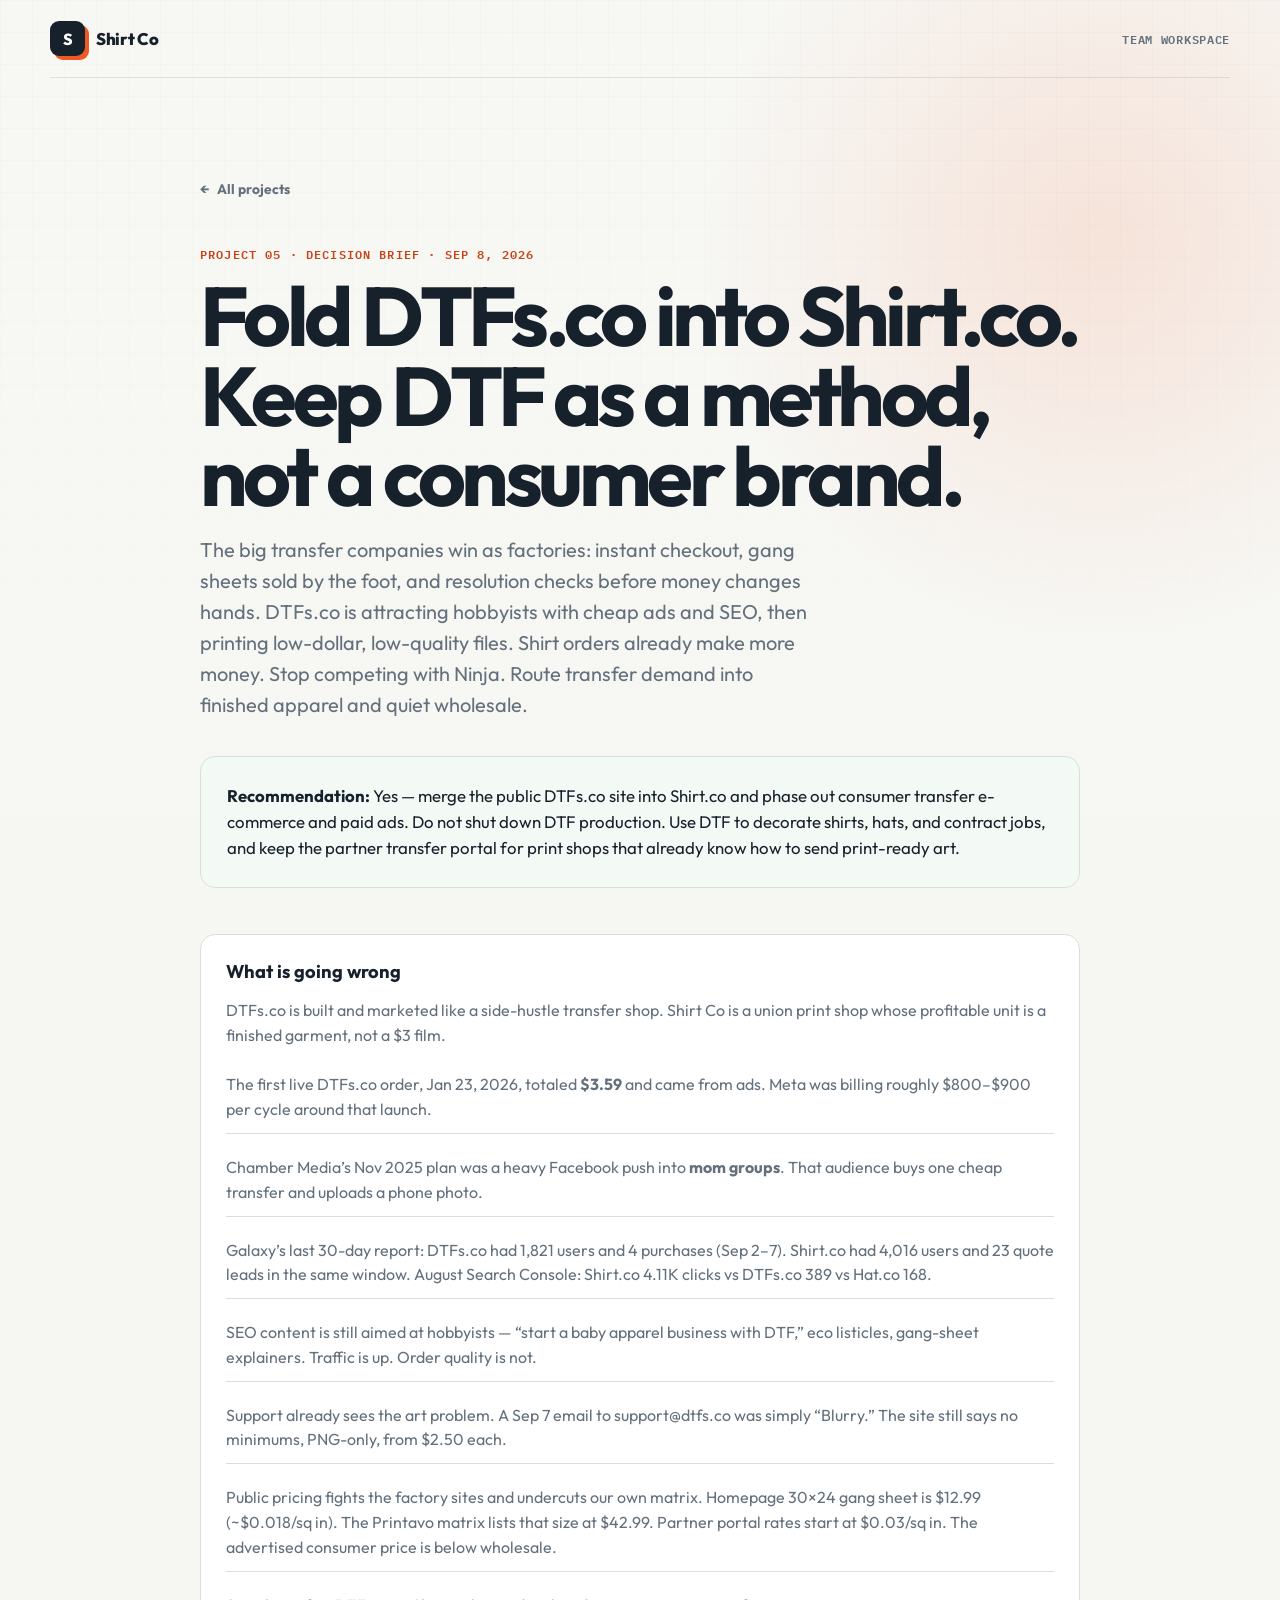
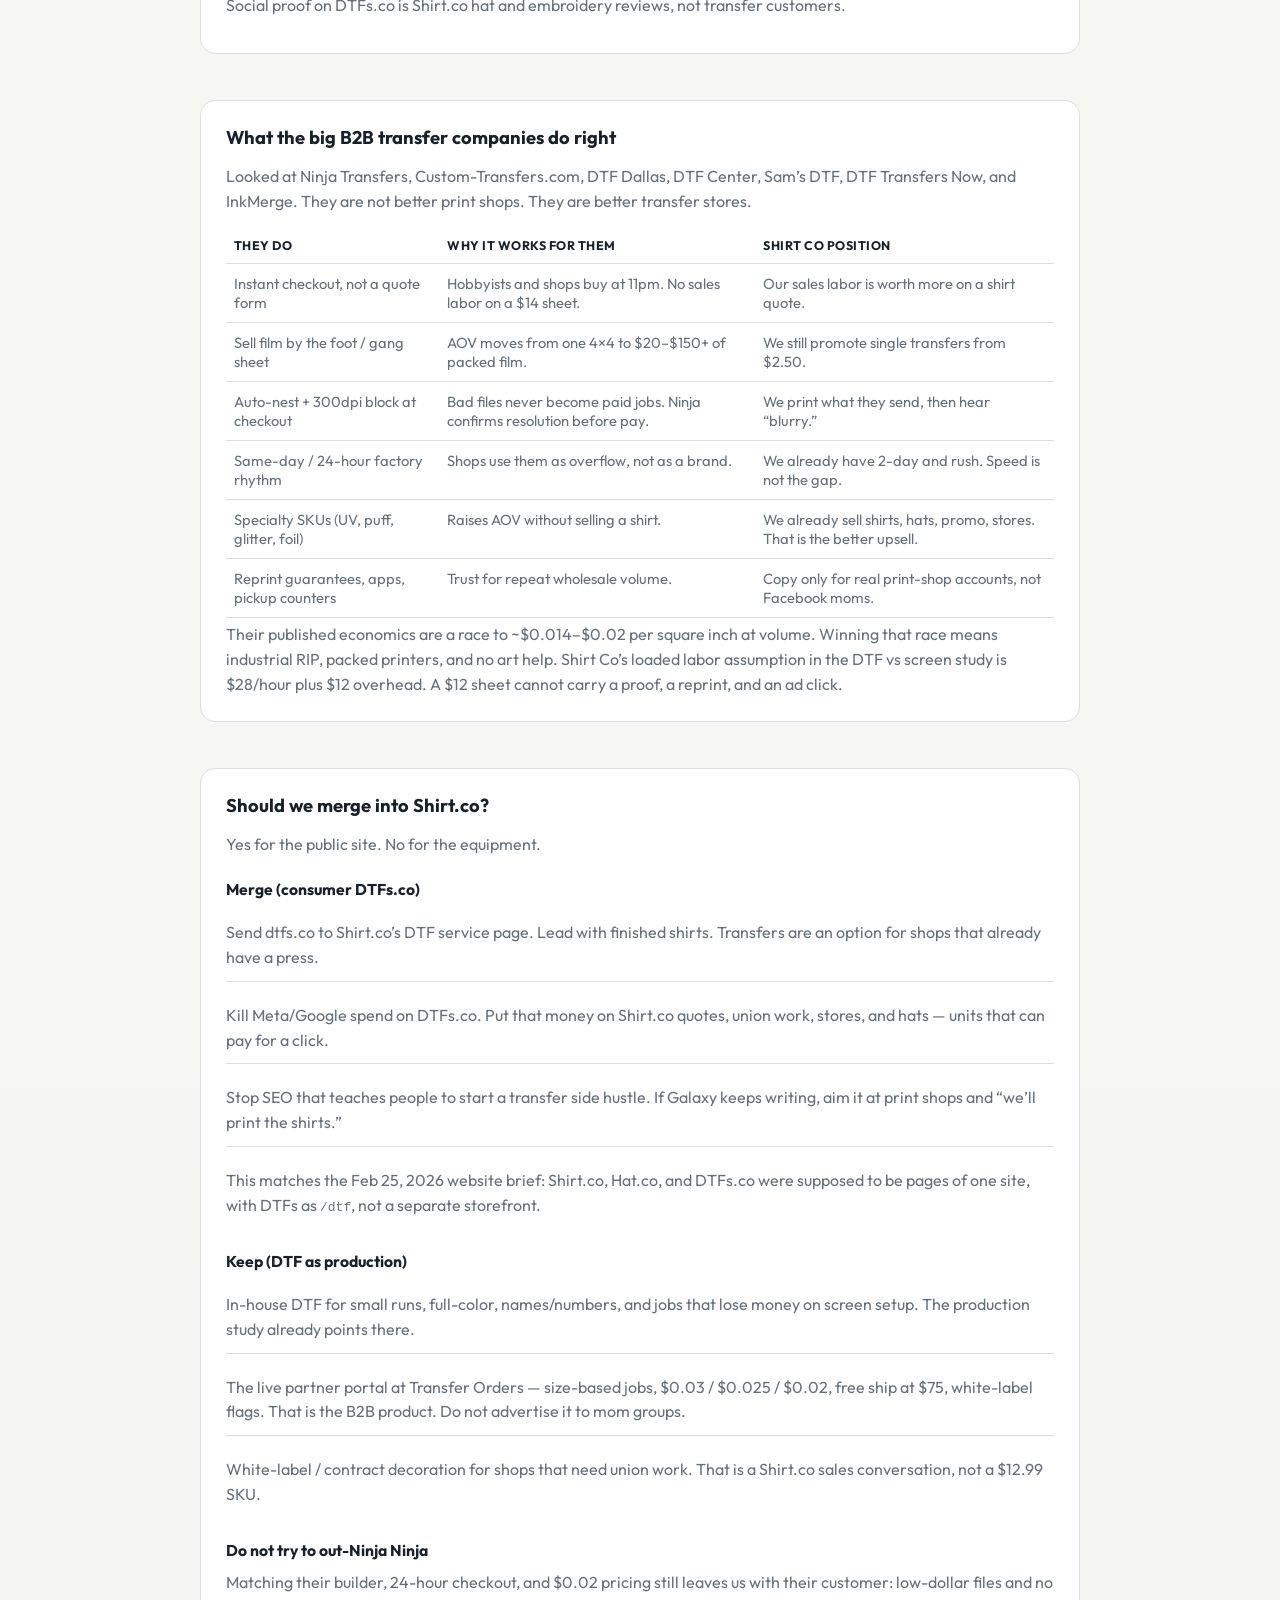
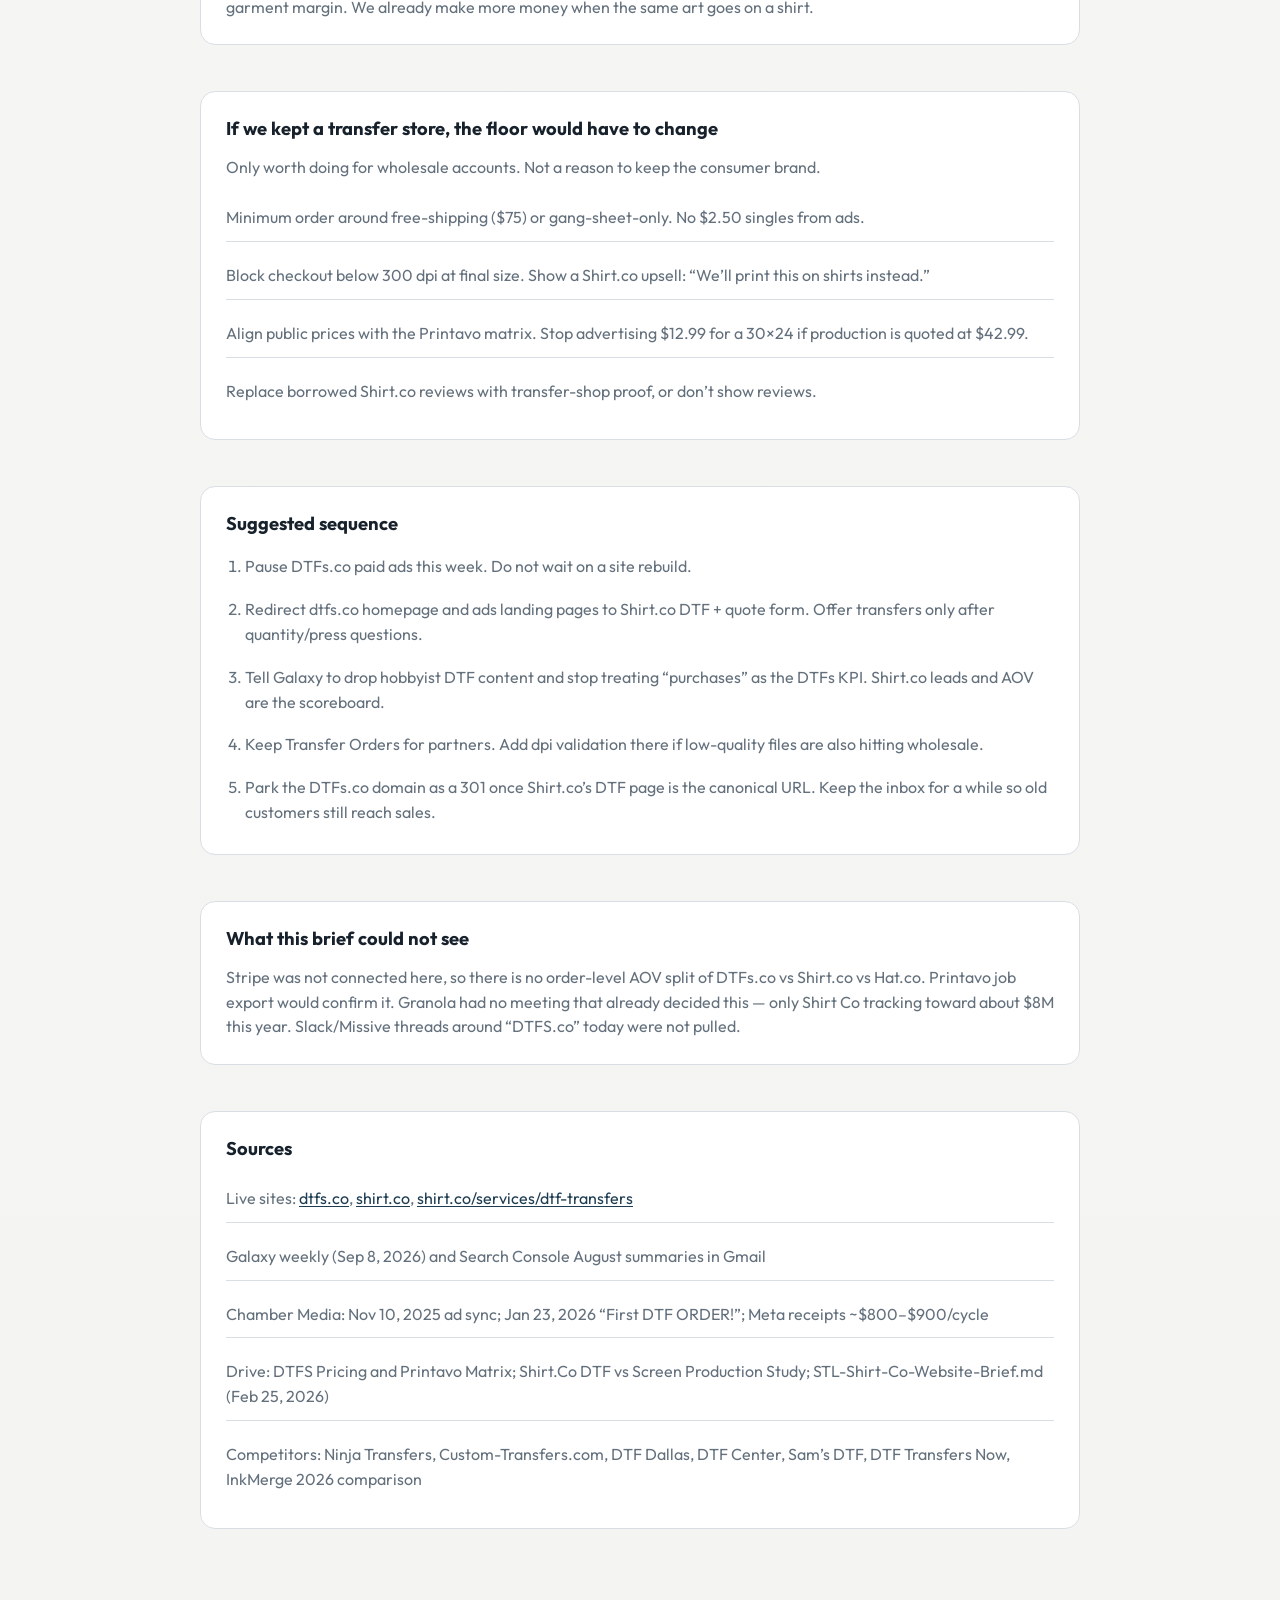
==== dtfs-strategy/index.html @ d8e858c2 "Add DTFs.co strategy brief: merge consumer transfers into Shirt.co Documents competitor research and" ====
<!doctype html>
<html lang="en">
  <head>
    <meta charset="utf-8">
    <meta name="viewport" content="width=device-width, initial-scale=1">
    <meta name="description" content="Research brief on DTFs.co versus Shirt.co and the B2B DTF transfer market.">
    <title>DTFs.co Strategy — Shirt Co Projects</title>
    <link rel="preconnect" href="https://fonts.googleapis.com">
    <link rel="preconnect" href="https://fonts.gstatic.com" crossorigin>
    <link href="https://fonts.googleapis.com/css2?family=IBM+Plex+Mono:wght@500;600&family=Outfit:wght@400;500;600;700;800&display=swap" rel="stylesheet">
    <link rel="stylesheet" href="../hub.css">
  </head>
  <body>
    <header class="site-header">
      <a class="brand" href="../" aria-label="Shirt Co projects home">
        <span class="brand-mark">S</span>
        <span>Shirt Co</span>
      </a>
      <span class="workspace-label">Team workspace</span>
    </header>

    <main class="project-page brief">
      <a class="back-link" href="../"><span aria-hidden="true">←</span> All projects</a>
      <p class="eyebrow">Project 05 · Decision brief · Sep 8, 2026</p>
      <h1>Fold DTFs.co into Shirt.co. Keep DTF as a method, not a consumer brand.</h1>
      <p class="lede">The big transfer companies win as factories: instant checkout, gang sheets sold by the foot, and resolution checks before money changes hands. DTFs.co is attracting hobbyists with cheap ads and SEO, then printing low-dollar, low-quality files. Shirt orders already make more money. Stop competing with Ninja. Route transfer demand into finished apparel and quiet wholesale.</p>

      <section class="decision">
        <p><strong>Recommendation:</strong> Yes — merge the public DTFs.co site into Shirt.co and phase out consumer transfer e-commerce and paid ads. Do not shut down DTF production. Use DTF to decorate shirts, hats, and contract jobs, and keep the partner transfer portal for print shops that already know how to send print-ready art.</p>
      </section>

      <section class="planning-panel">
        <h2>What is going wrong</h2>
        <p>DTFs.co is built and marketed like a side-hustle transfer shop. Shirt Co is a union print shop whose profitable unit is a finished garment, not a $3 film.</p>
        <ul>
          <li>The first live DTFs.co order, Jan 23, 2026, totaled <strong>$3.59</strong> and came from ads. Meta was billing roughly $800–$900 per cycle around that launch.</li>
          <li>Chamber Media’s Nov 2025 plan was a heavy Facebook push into <strong>mom groups</strong>. That audience buys one cheap transfer and uploads a phone photo.</li>
          <li>Galaxy’s last 30-day report: DTFs.co had 1,821 users and 4 purchases (Sep 2–7). Shirt.co had 4,016 users and 23 quote leads in the same window. August Search Console: Shirt.co 4.11K clicks vs DTFs.co 389 vs Hat.co 168.</li>
          <li>SEO content is still aimed at hobbyists — “start a baby apparel business with DTF,” eco listicles, gang-sheet explainers. Traffic is up. Order quality is not.</li>
          <li>Support already sees the art problem. A Sep 7 email to support@dtfs.co was simply “Blurry.” The site still says no minimums, PNG-only, from $2.50 each.</li>
          <li>Public pricing fights the factory sites and undercuts our own matrix. Homepage 30×24 gang sheet is $12.99 (~$0.018/sq in). The Printavo matrix lists that size at $42.99. Partner portal rates start at $0.03/sq in. The advertised consumer price is below wholesale.</li>
          <li>Social proof on DTFs.co is Shirt.co hat and embroidery reviews, not transfer customers.</li>
        </ul>
      </section>

      <section class="planning-panel">
        <h2>What the big B2B transfer companies do right</h2>
        <p>Looked at Ninja Transfers, Custom-Transfers.com, DTF Dallas, DTF Center, Sam’s DTF, DTF Transfers Now, and InkMerge. They are not better print shops. They are better transfer stores.</p>
        <table class="brief-table">
          <thead>
            <tr>
              <th>They do</th>
              <th>Why it works for them</th>
              <th>Shirt Co position</th>
            </tr>
          </thead>
          <tbody>
            <tr>
              <td>Instant checkout, not a quote form</td>
              <td>Hobbyists and shops buy at 11pm. No sales labor on a $14 sheet.</td>
              <td>Our sales labor is worth more on a shirt quote.</td>
            </tr>
            <tr>
              <td>Sell film by the foot / gang sheet</td>
              <td>AOV moves from one 4×4 to $20–$150+ of packed film.</td>
              <td>We still promote single transfers from $2.50.</td>
            </tr>
            <tr>
              <td>Auto-nest + 300dpi block at checkout</td>
              <td>Bad files never become paid jobs. Ninja confirms resolution before pay.</td>
              <td>We print what they send, then hear “blurry.”</td>
            </tr>
            <tr>
              <td>Same-day / 24-hour factory rhythm</td>
              <td>Shops use them as overflow, not as a brand.</td>
              <td>We already have 2-day and rush. Speed is not the gap.</td>
            </tr>
            <tr>
              <td>Specialty SKUs (UV, puff, glitter, foil)</td>
              <td>Raises AOV without selling a shirt.</td>
              <td>We already sell shirts, hats, promo, stores. That is the better upsell.</td>
            </tr>
            <tr>
              <td>Reprint guarantees, apps, pickup counters</td>
              <td>Trust for repeat wholesale volume.</td>
              <td>Copy only for real print-shop accounts, not Facebook moms.</td>
            </tr>
          </tbody>
        </table>
        <p>Their published economics are a race to ~$0.014–$0.02 per square inch at volume. Winning that race means industrial RIP, packed printers, and no art help. Shirt Co’s loaded labor assumption in the DTF vs screen study is $28/hour plus $12 overhead. A $12 sheet cannot carry a proof, a reprint, and an ad click.</p>
      </section>

      <section class="planning-panel">
        <h2>Should we merge into Shirt.co?</h2>
        <p>Yes for the public site. No for the equipment.</p>
        <h3>Merge (consumer DTFs.co)</h3>
        <ul>
          <li>Send dtfs.co to Shirt.co’s DTF service page. Lead with finished shirts. Transfers are an option for shops that already have a press.</li>
          <li>Kill Meta/Google spend on DTFs.co. Put that money on Shirt.co quotes, union work, stores, and hats — units that can pay for a click.</li>
          <li>Stop SEO that teaches people to start a transfer side hustle. If Galaxy keeps writing, aim it at print shops and “we’ll print the shirts.”</li>
          <li>This matches the Feb 25, 2026 website brief: Shirt.co, Hat.co, and DTFs.co were supposed to be pages of one site, with DTFs as <code>/dtf</code>, not a separate storefront.</li>
        </ul>
        <h3>Keep (DTF as production)</h3>
        <ul>
          <li>In-house DTF for small runs, full-color, names/numbers, and jobs that lose money on screen setup. The production study already points there.</li>
          <li>The live partner portal at Transfer Orders — size-based jobs, $0.03 / $0.025 / $0.02, free ship at $75, white-label flags. That is the B2B product. Do not advertise it to mom groups.</li>
          <li>White-label / contract decoration for shops that need union work. That is a Shirt.co sales conversation, not a $12.99 SKU.</li>
        </ul>
        <h3>Do not try to out-Ninja Ninja</h3>
        <p>Matching their builder, 24-hour checkout, and $0.02 pricing still leaves us with their customer: low-dollar files and no garment margin. We already make more money when the same art goes on a shirt.</p>
      </section>

      <section class="planning-panel">
        <h2>If we kept a transfer store, the floor would have to change</h2>
        <p>Only worth doing for wholesale accounts. Not a reason to keep the consumer brand.</p>
        <ul>
          <li>Minimum order around free-shipping ($75) or gang-sheet-only. No $2.50 singles from ads.</li>
          <li>Block checkout below 300 dpi at final size. Show a Shirt.co upsell: “We’ll print this on shirts instead.”</li>
          <li>Align public prices with the Printavo matrix. Stop advertising $12.99 for a 30×24 if production is quoted at $42.99.</li>
          <li>Replace borrowed Shirt.co reviews with transfer-shop proof, or don’t show reviews.</li>
        </ul>
      </section>

      <section class="planning-panel">
        <h2>Suggested sequence</h2>
        <ol>
          <li>Pause DTFs.co paid ads this week. Do not wait on a site rebuild.</li>
          <li>Redirect dtfs.co homepage and ads landing pages to Shirt.co DTF + quote form. Offer transfers only after quantity/press questions.</li>
          <li>Tell Galaxy to drop hobbyist DTF content and stop treating “purchases” as the DTFs KPI. Shirt.co leads and AOV are the scoreboard.</li>
          <li>Keep Transfer Orders for partners. Add dpi validation there if low-quality files are also hitting wholesale.</li>
          <li>Park the DTFs.co domain as a 301 once Shirt.co’s DTF page is the canonical URL. Keep the inbox for a while so old customers still reach sales.</li>
        </ol>
      </section>

      <section class="planning-panel">
        <h2>What this brief could not see</h2>
        <p>Stripe was not connected here, so there is no order-level AOV split of DTFs.co vs Shirt.co vs Hat.co. Printavo job export would confirm it. Granola had no meeting that already decided this — only Shirt Co tracking toward about $8M this year. Slack/Missive threads around “DTFS.co” today were not pulled.</p>
      </section>

      <section class="planning-panel">
        <h2>Sources</h2>
        <ul class="source-list">
          <li>Live sites: <a href="https://dtfs.co/">dtfs.co</a>, <a href="https://shirt.co/">shirt.co</a>, <a href="https://shirt.co/services/dtf-transfers/">shirt.co/services/dtf-transfers</a></li>
          <li>Galaxy weekly (Sep 8, 2026) and Search Console August summaries in Gmail</li>
          <li>Chamber Media: Nov 10, 2025 ad sync; Jan 23, 2026 “First DTF ORDER!”; Meta receipts ~$800–$900/cycle</li>
          <li>Drive: DTFS Pricing and Printavo Matrix; Shirt.Co DTF vs Screen Production Study; STL-Shirt-Co-Website-Brief.md (Feb 25, 2026)</li>
          <li>Competitors: Ninja Transfers, Custom-Transfers.com, DTF Dallas, DTF Center, Sam’s DTF, DTF Transfers Now, InkMerge 2026 comparison</li>
        </ul>
      </section>
    </main>
  </body>
</html>
---- hub.css ----
:root {
  color-scheme: light;
  --ink: #17212b;
  --muted: #64717d;
  --line: #d8dee3;
  --paper: #f4f5f2;
  --surface: #ffffff;
  --orange: #ef5a24;
  --orange-dark: #c84216;
  --green: #247a52;
  --navy: #1d3c52;
  --yellow: #f1b532;
  --shadow: 0 20px 54px rgba(23, 33, 43, 0.12);
  --font: "Outfit", ui-sans-serif, system-ui, sans-serif;
  --mono: "IBM Plex Mono", ui-monospace, monospace;
}

* {
  box-sizing: border-box;
}

html {
  scroll-behavior: smooth;
}

body {
  margin: 0;
  min-height: 100vh;
  color: var(--ink);
  background:
    radial-gradient(circle at 86% 5%, rgba(239, 90, 36, 0.13), transparent 25rem),
    linear-gradient(180deg, #f7f7f4 0%, var(--paper) 100%);
  font-family: var(--font);
}

body::before {
  content: "";
  position: fixed;
  inset: 0;
  z-index: -1;
  pointer-events: none;
  opacity: 0.5;
  background-image:
    linear-gradient(rgba(23, 33, 43, 0.03) 1px, transparent 1px),
    linear-gradient(90deg, rgba(23, 33, 43, 0.03) 1px, transparent 1px);
  background-size: 32px 32px;
  mask-image: linear-gradient(to bottom, #000, transparent 80%);
}

a {
  color: inherit;
  text-decoration: none;
}

.site-header {
  width: min(1180px, calc(100% - 40px));
  margin: 0 auto;
  min-height: 78px;
  display: flex;
  align-items: center;
  justify-content: space-between;
  border-bottom: 1px solid rgba(23, 33, 43, 0.1);
}

.brand {
  display: inline-flex;
  align-items: center;
  gap: 11px;
  font-size: 1.05rem;
  font-weight: 800;
  letter-spacing: -0.02em;
}

.brand-mark {
  width: 35px;
  height: 35px;
  display: grid;
  place-items: center;
  border-radius: 9px;
  background: var(--ink);
  color: #fff;
  font-size: 1rem;
  box-shadow: 4px 4px 0 var(--orange);
}

.workspace-label {
  color: var(--muted);
  font-family: var(--mono);
  font-size: 0.72rem;
  font-weight: 600;
  letter-spacing: 0.06em;
  text-transform: uppercase;
}

main {
  width: min(1180px, calc(100% - 40px));
  margin: 0 auto;
}

.hero {
  padding: clamp(64px, 10vw, 120px) 0 clamp(66px, 8vw, 100px);
  position: relative;
}

.hero::after {
  content: "SC";
  position: absolute;
  right: 2%;
  bottom: 8%;
  color: rgba(23, 33, 43, 0.035);
  font-family: var(--mono);
  font-size: clamp(7rem, 18vw, 14rem);
  font-weight: 600;
  line-height: 0.75;
  letter-spacing: -0.12em;
  pointer-events: none;
}

.eyebrow {
  margin: 0 0 12px;
  color: var(--orange-dark);
  font-family: var(--mono);
  font-size: 0.72rem;
  font-weight: 600;
  letter-spacing: 0.1em;
  text-transform: uppercase;
}

.hero h1 {
  position: relative;
  z-index: 1;
  max-width: 880px;
  margin: 0;
  font-size: clamp(3rem, 7.2vw, 6.1rem);
  font-weight: 800;
  letter-spacing: -0.06em;
  line-height: 0.92;
}

.hero-copy {
  position: relative;
  z-index: 1;
  max-width: 600px;
  margin: 26px 0 0;
  color: var(--muted);
  font-size: clamp(1rem, 2vw, 1.24rem);
  line-height: 1.55;
}

.projects {
  padding: 0 0 76px;
}

.section-heading {
  display: flex;
  align-items: flex-end;
  justify-content: space-between;
  gap: 20px;
  margin-bottom: 22px;
}

.section-heading .eyebrow {
  margin-bottom: 5px;
}

.section-heading h2,
.workspace-note h2 {
  margin: 0;
  font-size: clamp(1.65rem, 3vw, 2.2rem);
  letter-spacing: -0.04em;
}

.project-count {
  padding: 6px 10px;
  border: 1px solid var(--line);
  border-radius: 999px;
  color: var(--muted);
  font-family: var(--mono);
  font-size: 0.7rem;
  text-transform: uppercase;
}

.project-grid {
  display: grid;
  grid-template-columns: repeat(auto-fit, minmax(250px, 1fr));
  gap: 16px;
}

.project-card {
  min-height: 360px;
  padding: 22px;
  display: flex;
  flex-direction: column;
  border: 1px solid rgba(23, 33, 43, 0.11);
  border-radius: 16px;
  background: rgba(255, 255, 255, 0.78);
  box-shadow: 0 6px 22px rgba(23, 33, 43, 0.04);
  overflow: hidden;
  position: relative;
  transition: transform 180ms ease, box-shadow 180ms ease, border-color 180ms ease;
}

.project-card::before {
  content: "";
  position: absolute;
  inset: 0 0 auto;
  height: 4px;
  background: var(--line);
}

.project-card.live::before {
  background: linear-gradient(90deg, var(--orange), var(--yellow));
}

.project-card:hover {
  transform: translateY(-5px);
  border-color: rgba(23, 33, 43, 0.22);
  box-shadow: var(--shadow);
}

.project-card.live {
  background:
    linear-gradient(145deg, rgba(255, 244, 235, 0.9), transparent 46%),
    var(--surface);
}

.card-top {
  display: flex;
  align-items: flex-start;
  justify-content: space-between;
  gap: 16px;
}

.project-icon {
  width: 50px;
  height: 50px;
  display: grid;
  place-items: center;
  border-radius: 13px;
  background: #edf0f2;
  color: var(--navy);
  font-family: var(--mono);
  font-size: 1.1rem;
  font-weight: 600;
}

.supply-icon {
  background: var(--orange);
  box-shadow: inset 0 0 0 2px rgba(255, 255, 255, 0.2);
  position: relative;
}

.supply-icon::before,
.supply-icon::after {
  content: "";
  position: absolute;
  border: 2px solid #fff;
  border-radius: 3px;
}

.supply-icon::before {
  width: 23px;
  height: 15px;
  top: 11px;
}

.supply-icon::after {
  width: 23px;
  height: 15px;
  bottom: 10px;
  left: 16px;
}

.transfer-icon {
  background: var(--navy);
  position: relative;
}

.transfer-icon::before,
.transfer-icon::after {
  content: "";
  position: absolute;
  left: 13px;
  right: 13px;
  height: 3px;
  border-radius: 2px;
  background: #fff;
}

.transfer-icon::before { top: 16px; }
.transfer-icon::after { bottom: 16px; box-shadow: 0 -8px 0 rgba(255, 255, 255, 0.55); }

.quote-icon {
  background: #e6f0eb;
  color: var(--green);
}

.art-icon {
  background: #e7eef3;
  color: var(--navy);
}

.status {
  padding: 6px 9px;
  border-radius: 999px;
  font-family: var(--mono);
  font-size: 0.66rem;
  font-weight: 600;
  letter-spacing: 0.05em;
  text-transform: uppercase;
}

.live-status {
  display: inline-flex;
  align-items: center;
  gap: 6px;
  background: #e4f3eb;
  color: var(--green);
}

.live-status i {
  width: 6px;
  height: 6px;
  border-radius: 50%;
  background: currentColor;
}

.planned-status {
  background: #edf0f2;
  color: var(--muted);
}

.card-body {
  margin-top: auto;
}

.project-number {
  margin: 0 0 8px;
  color: var(--orange-dark);
  font-family: var(--mono);
  font-size: 0.72rem;
  font-weight: 600;
}

.project-card h3 {
  margin: 0 0 9px;
  font-size: clamp(1.45rem, 3vw, 1.9rem);
  letter-spacing: -0.04em;
}

.project-card p:not(.project-number) {
  margin: 0;
  color: var(--muted);
  line-height: 1.5;
}

.open-project {
  margin-top: 26px;
  padding-top: 16px;
  display: flex;
  align-items: center;
  justify-content: space-between;
  border-top: 1px solid var(--line);
  font-size: 0.85rem;
  font-weight: 700;
}

.open-project b {
  color: var(--orange);
  font-size: 1.1rem;
}

.workspace-note {
  margin-bottom: 80px;
  padding: 28px;
  display: grid;
  grid-template-columns: 1fr 1fr;
  gap: 28px;
  align-items: center;
  border-radius: 16px;
  background: var(--ink);
  color: #fff;
}

.workspace-note .eyebrow {
  color: #ff966f;
}

.workspace-note > p {
  margin: 0;
  color: #bdc7cf;
  line-height: 1.6;
}

footer {
  width: min(1180px, calc(100% - 40px));
  min-height: 76px;
  margin: 0 auto;
  display: flex;
  align-items: center;
  justify-content: space-between;
  border-top: 1px solid rgba(23, 33, 43, 0.1);
  color: var(--muted);
  font-family: var(--mono);
  font-size: 0.68rem;
  letter-spacing: 0.05em;
  text-transform: uppercase;
}

.project-page {
  width: min(820px, calc(100% - 40px));
  margin: 0 auto;
  padding: clamp(56px, 9vw, 100px) 0 80px;
}

.project-page.brief {
  width: min(880px, calc(100% - 40px));
}

.decision {
  margin-top: 36px;
  padding: 26px;
  border: 1px solid #cfe4d8;
  border-radius: 15px;
  background: #f3faf6;
}

.decision p {
  margin: 0;
  color: var(--ink);
  font-size: 1.05rem;
  line-height: 1.55;
}

.planning-panel p,
.planning-panel li {
  line-height: 1.55;
}

.planning-panel p {
  margin: 0 0 14px;
  color: var(--muted);
}

.planning-panel p:last-child {
  margin-bottom: 0;
}

.planning-panel h3 {
  margin: 22px 0 10px;
  font-size: 0.98rem;
}

.planning-panel ol {
  margin: 0;
  padding-left: 1.2rem;
  color: var(--muted);
  display: grid;
  gap: 10px;
}

.planning-panel ol li {
  padding: 4px 0;
  border-bottom: 0;
}

.brief-table {
  width: 100%;
  margin: 8px 0 4px;
  border-collapse: collapse;
  font-size: 0.92rem;
}

.brief-table th,
.brief-table td {
  padding: 10px 8px;
  border-bottom: 1px solid var(--line);
  text-align: left;
  vertical-align: top;
}

.brief-table th {
  color: var(--ink);
  font-size: 0.78rem;
  letter-spacing: 0.04em;
  text-transform: uppercase;
}

.brief-table td {
  color: var(--muted);
}

.source-list a {
  color: var(--navy);
  text-decoration: underline;
  text-underline-offset: 2px;
}

.back-link {
  display: inline-flex;
  align-items: center;
  gap: 8px;
  margin-bottom: 46px;
  color: var(--muted);
  font-size: 0.86rem;
  font-weight: 700;
}

.back-link:hover {
  color: var(--ink);
}

.project-page h1 {
  margin: 0 0 18px;
  font-size: clamp(2.7rem, 7vw, 5.2rem);
  letter-spacing: -0.055em;
  line-height: 0.96;
}

.project-page .lede {
  max-width: 620px;
  margin: 0;
  color: var(--muted);
  font-size: clamp(1.05rem, 2.2vw, 1.25rem);
  line-height: 1.55;
}

.planning-panel {
  margin-top: 46px;
  padding: 25px;
  border: 1px solid var(--line);
  border-radius: 15px;
  background: var(--surface);
}

.planning-panel h2 {
  margin: 0 0 15px;
  font-size: 1.15rem;
}

.planning-panel ul {
  margin: 0;
  padding: 0;
  display: grid;
  gap: 10px;
  list-style: none;
}

.planning-panel li {
  padding: 11px 0;
  border-bottom: 1px solid var(--line);
  color: var(--muted);
}

.planning-panel li:last-child {
  border-bottom: 0;
}

@media (max-width: 800px) {
  .project-card {
    min-height: 310px;
  }

  .workspace-note {
    grid-template-columns: 1fr;
  }
}

@media (max-width: 520px) {
  .site-header,
  main,
  footer {
    width: min(100% - 28px, 1180px);
  }

  .hero {
    padding-top: 56px;
  }

  .hero::after {
    display: none;
  }

  .workspace-label {
    display: none;
  }

  footer {
    align-items: flex-start;
    flex-direction: column;
    justify-content: center;
    gap: 5px;
  }
}

@media (prefers-reduced-motion: reduce) {
  *,
  *::before,
  *::after {
    scroll-behavior: auto !important;
    transition: none !important;
  }
}
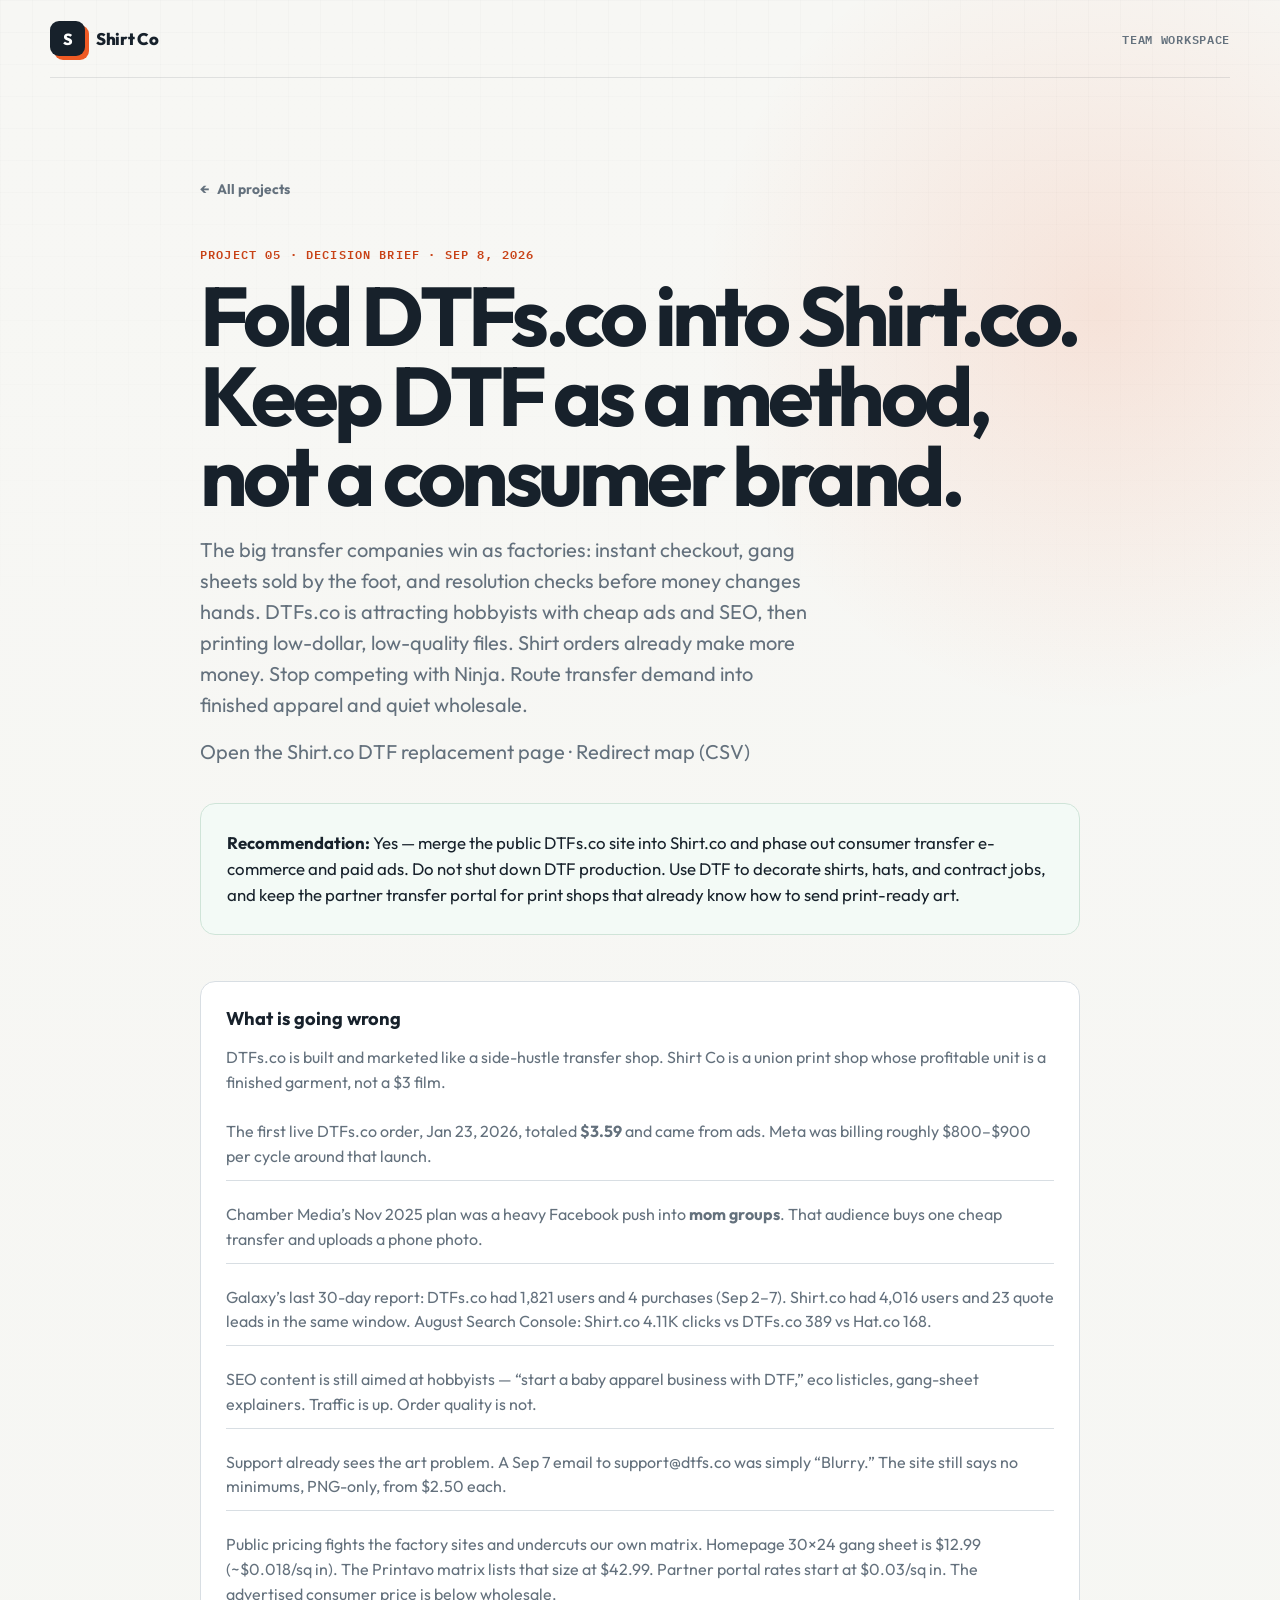
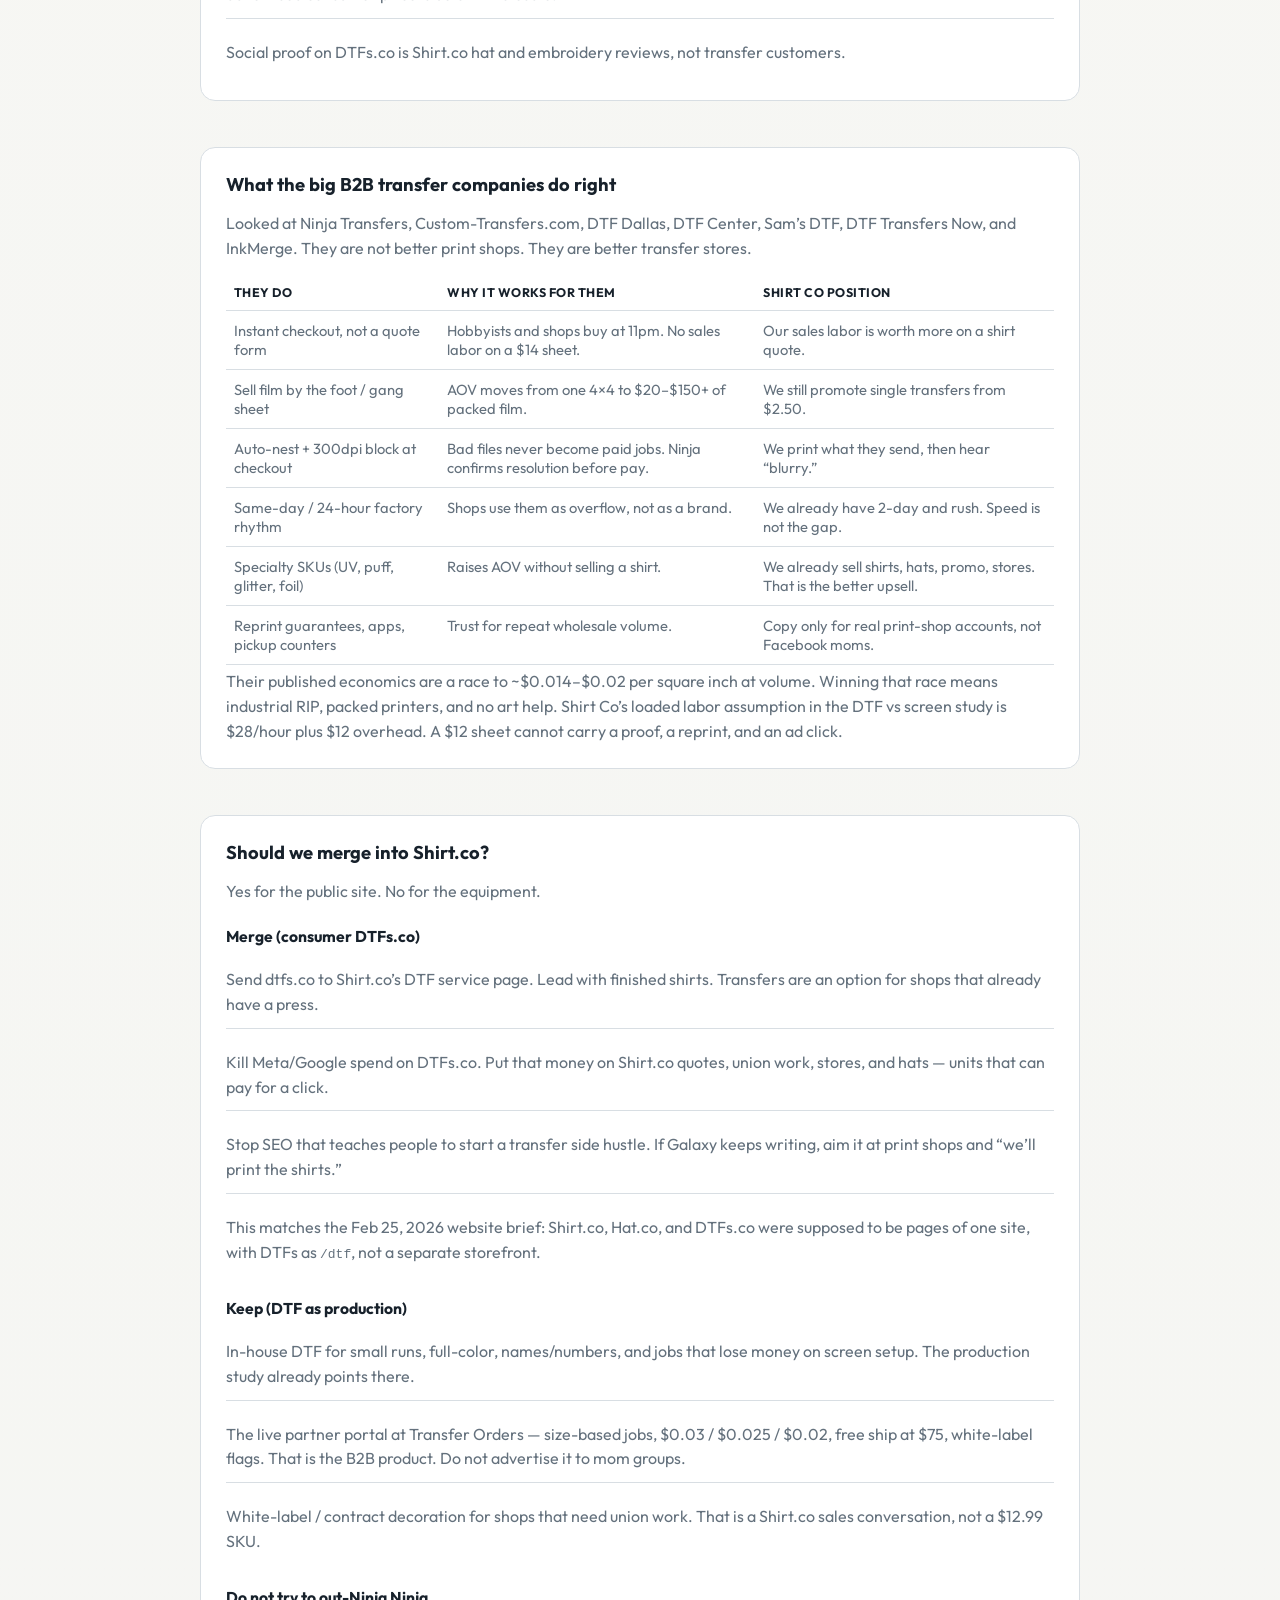
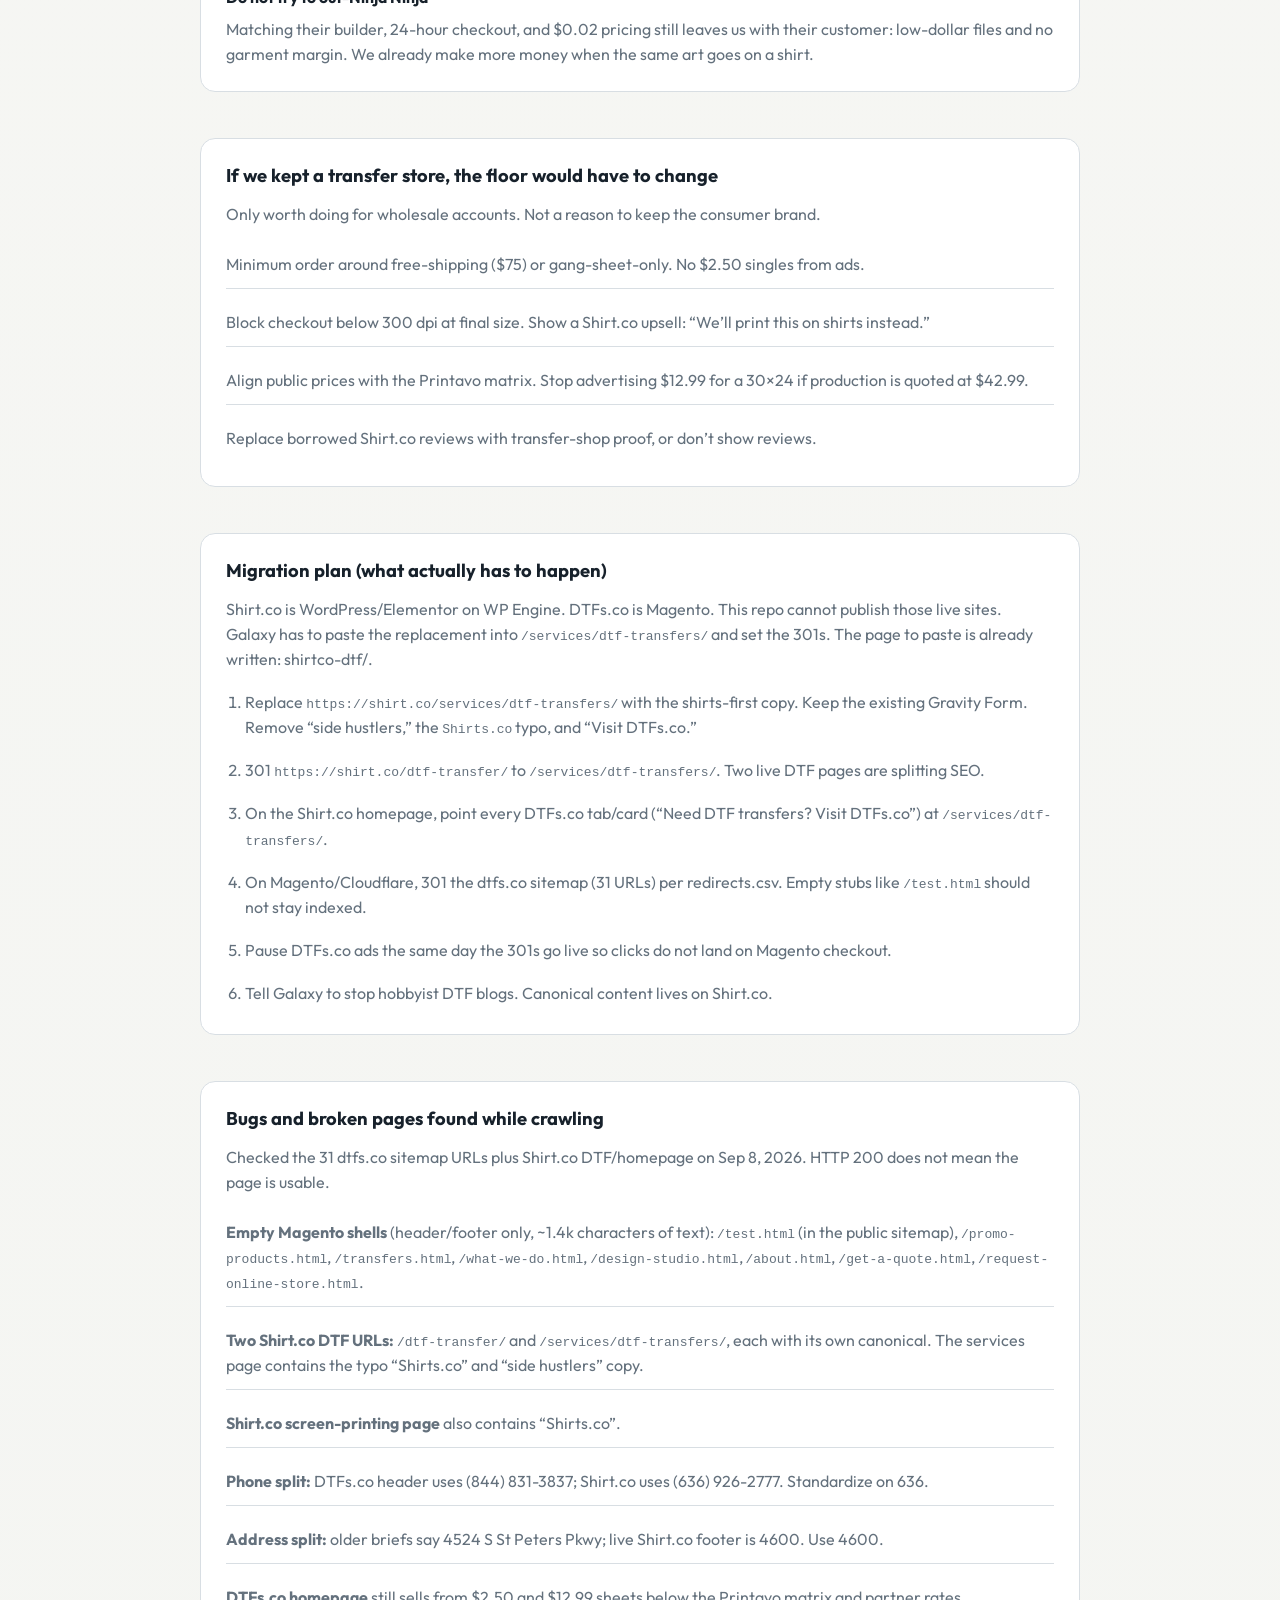
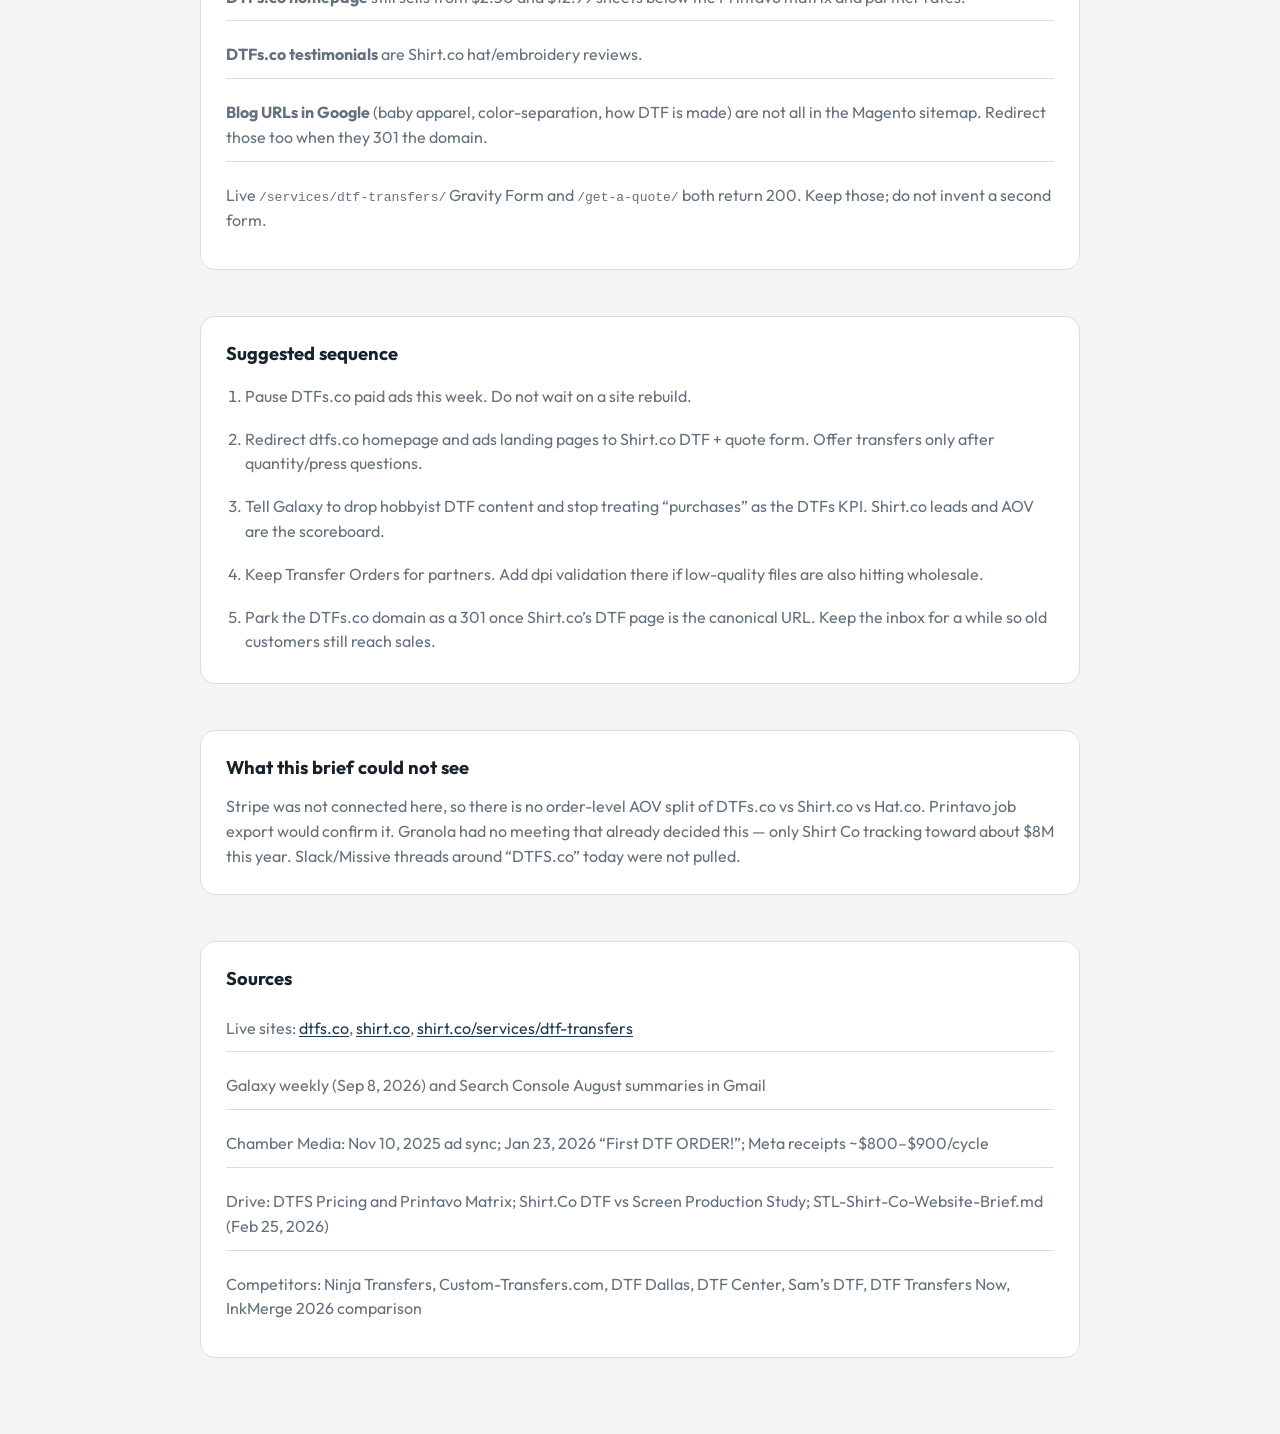
==== commit 6bd784ca: "Add Shirt.co DTF replacement page, redirects, and live-site QA Shirts-first DTF landing page to repl" ====
--- a/dtfs-strategy/index.html
+++ b/dtfs-strategy/index.html
@@ -24,6 +24,7 @@
       <p class="eyebrow">Project 05 · Decision brief · Sep 8, 2026</p>
       <h1>Fold DTFs.co into Shirt.co. Keep DTF as a method, not a consumer brand.</h1>
       <p class="lede">The big transfer companies win as factories: instant checkout, gang sheets sold by the foot, and resolution checks before money changes hands. DTFs.co is attracting hobbyists with cheap ads and SEO, then printing low-dollar, low-quality files. Shirt orders already make more money. Stop competing with Ninja. Route transfer demand into finished apparel and quiet wholesale.</p>
+      <p class="lede" style="margin-top:16px"><a href="shirtco-dtf/">Open the Shirt.co DTF replacement page</a> · <a href="redirects.csv">Redirect map (CSV)</a></p>
 
       <section class="decision">
         <p><strong>Recommendation:</strong> Yes — merge the public DTFs.co site into Shirt.co and phase out consumer transfer e-commerce and paid ads. Do not shut down DTF production. Use DTF to decorate shirts, hats, and contract jobs, and keep the partner transfer portal for print shops that already know how to send print-ready art.</p>
@@ -122,6 +123,35 @@
       </section>
 
       <section class="planning-panel">
+        <h2>Migration plan (what actually has to happen)</h2>
+        <p>Shirt.co is WordPress/Elementor on WP Engine. DTFs.co is Magento. This repo cannot publish those live sites. Galaxy has to paste the replacement into <code>/services/dtf-transfers/</code> and set the 301s. The page to paste is already written: <a href="shirtco-dtf/">shirtco-dtf/</a>.</p>
+        <ol>
+          <li>Replace <code>https://shirt.co/services/dtf-transfers/</code> with the shirts-first copy. Keep the existing Gravity Form. Remove “side hustlers,” the <code>Shirts.co</code> typo, and “Visit DTFs.co.”</li>
+          <li>301 <code>https://shirt.co/dtf-transfer/</code> to <code>/services/dtf-transfers/</code>. Two live DTF pages are splitting SEO.</li>
+          <li>On the Shirt.co homepage, point every DTFs.co tab/card (“Need DTF transfers? Visit DTFs.co”) at <code>/services/dtf-transfers/</code>.</li>
+          <li>On Magento/Cloudflare, 301 the dtfs.co sitemap (31 URLs) per <a href="redirects.csv">redirects.csv</a>. Empty stubs like <code>/test.html</code> should not stay indexed.</li>
+          <li>Pause DTFs.co ads the same day the 301s go live so clicks do not land on Magento checkout.</li>
+          <li>Tell Galaxy to stop hobbyist DTF blogs. Canonical content lives on Shirt.co.</li>
+        </ol>
+      </section>
+
+      <section class="planning-panel">
+        <h2>Bugs and broken pages found while crawling</h2>
+        <p>Checked the 31 dtfs.co sitemap URLs plus Shirt.co DTF/homepage on Sep 8, 2026. HTTP 200 does not mean the page is usable.</p>
+        <ul>
+          <li><strong>Empty Magento shells</strong> (header/footer only, ~1.4k characters of text): <code>/test.html</code> (in the public sitemap), <code>/promo-products.html</code>, <code>/transfers.html</code>, <code>/what-we-do.html</code>, <code>/design-studio.html</code>, <code>/about.html</code>, <code>/get-a-quote.html</code>, <code>/request-online-store.html</code>.</li>
+          <li><strong>Two Shirt.co DTF URLs:</strong> <code>/dtf-transfer/</code> and <code>/services/dtf-transfers/</code>, each with its own canonical. The services page contains the typo “Shirts.co” and “side hustlers” copy.</li>
+          <li><strong>Shirt.co screen-printing page</strong> also contains “Shirts.co”.</li>
+          <li><strong>Phone split:</strong> DTFs.co header uses (844) 831-3837; Shirt.co uses (636) 926-2777. Standardize on 636.</li>
+          <li><strong>Address split:</strong> older briefs say 4524 S St Peters Pkwy; live Shirt.co footer is 4600. Use 4600.</li>
+          <li><strong>DTFs.co homepage</strong> still sells from $2.50 and $12.99 sheets below the Printavo matrix and partner rates.</li>
+          <li><strong>DTFs.co testimonials</strong> are Shirt.co hat/embroidery reviews.</li>
+          <li><strong>Blog URLs in Google</strong> (baby apparel, color-separation, how DTF is made) are not all in the Magento sitemap. Redirect those too when they 301 the domain.</li>
+          <li>Live <code>/services/dtf-transfers/</code> Gravity Form and <code>/get-a-quote/</code> both return 200. Keep those; do not invent a second form.</li>
+        </ul>
+      </section>
+
+      <section class="planning-panel">
         <h2>Suggested sequence</h2>
         <ol>
           <li>Pause DTFs.co paid ads this week. Do not wait on a site rebuild.</li>
